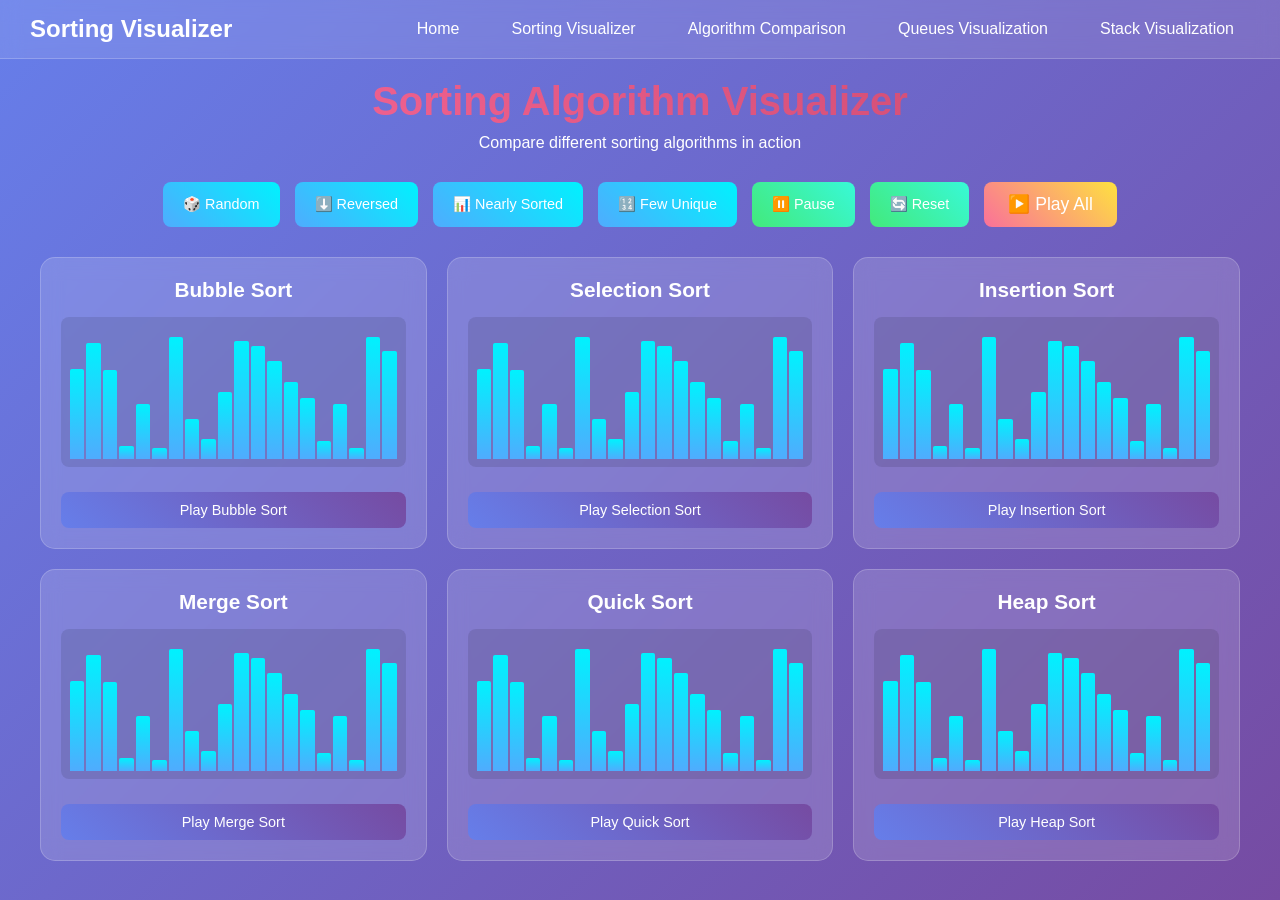
==== index.html @ 950ce2dd "Add files via upload" ====
<!DOCTYPE html>
<html lang="en">
<head>
    <meta charset="UTF-8">
    <title>Algorithm Visualizer</title>
    <meta name="viewport" content="width=device-width, initial-scale=1.0">
    <style>
        * {
            margin: 0;
            padding: 0;
            box-sizing: border-box;
        }

        body {
            font-family: 'Arial', sans-serif;
            background: linear-gradient(135deg, #667eea 0%, #764ba2 100%);
            color: white;
            min-height: 100vh;
            overflow-x: hidden;
        }

        /* Navigation Header */
        .nav-header {
            display: flex;
            justify-content: space-between;
            align-items: center;
            padding: 15px 30px;
            background: rgba(255, 255, 255, 0.1);
            backdrop-filter: blur(10px);
            border-bottom: 1px solid rgba(255, 255, 255, 0.2);
            margin-bottom: 20px;
        }

        .logo {
            font-size: 1.5em;
            font-weight: bold;
            color: white;
            text-decoration: none;
        }

        .nav-menu {
            display: flex;
            gap: 20px;
            list-style: none;
        }

        .nav-menu li a {
            color: white;
            text-decoration: none;
            padding: 8px 16px;
            border-radius: 8px;
            transition: all 0.3s ease;
            cursor: pointer;
        }

        .nav-menu li a:hover {
            background: rgba(255, 255, 255, 0.2);
        }

        .menu-toggle {
            display: none;
            background: none;
            border: none;
            color: white;
            font-size: 1.5em;
            cursor: pointer;
        }

        /* Main Visualizer Page */
        .header {
            text-align: center;
            margin-bottom: 30px;
        }

        .header h1 {
            font-size: 2.5rem;
            background: linear-gradient(45deg, #ff6b9d, #c44569);
            -webkit-background-clip: text;
            -webkit-text-fill-color: transparent;
            background-clip: text;
            margin-bottom: 10px;
        }

        .controls {
            display: flex;
            justify-content: center;
            gap: 15px;
            margin-bottom: 30px;
            flex-wrap: wrap;
        }

        button {
            padding: 10px 20px;
            border: none;
            border-radius: 8px;
            cursor: pointer;
            font-size: 0.9rem;
            font-weight: 500;
            transition: all 0.3s ease;
            color: white;
        }

        .data-btn {
            background: linear-gradient(45deg, #4facfe, #00f2fe);
        }

        .control-btn {
            background: linear-gradient(45deg, #43e97b, #38f9d7);
        }

        .play-all-btn {
            background: linear-gradient(45deg, #fa709a, #fee140);
            font-size: 1.1rem;
            padding: 12px 24px;
        }

        button:hover {
            transform: translateY(-2px);
            box-shadow: 0 8px 25px rgba(0, 0, 0, 0.3);
        }

        .algorithms-grid {
            display: grid;
            grid-template-columns: repeat(auto-fit, minmax(300px, 1fr));
            gap: 20px;
            max-width: 1200px;
            margin: 0 auto;
        }

        .algorithm-card {
            background: rgba(255, 255, 255, 0.15);
            border-radius: 15px;
            padding: 20px;
            backdrop-filter: blur(10px);
            border: 1px solid rgba(255, 255, 255, 0.2);
            transition: transform 0.3s ease;
        }

        .algorithm-card:hover {
            transform: translateY(-5px);
        }

        .algorithm-title {
            text-align: center;
            font-size: 1.3rem;
            margin-bottom: 15px;
        }

        .bars-container {
            height: 150px;
            display: flex;
            align-items: flex-end;
            justify-content: center;
            background: rgba(0, 0, 0, 0.1);
            border-radius: 8px;
            padding: 8px;
            margin-bottom: 15px;
        }

        .bar {
            flex: 1;
            background: linear-gradient(to top, #4facfe, #00f2fe);
            margin: 0 1px;
            border-radius: 2px 2px 0 0;
            min-height: 5px;
            transition: all 0.3s ease;
        }

        .bar.comparing {
            background: linear-gradient(to top, #ff6b9d, #c44569) !important;
            transform: scale(1.1);
        }

        .bar.swapping {
            background: linear-gradient(to top, #fa709a, #fee140) !important;
            transform: scale(1.15);
        }

        .bar.sorted {
            background: linear-gradient(to top, #43e97b, #38f9d7) !important;
        }

        .play-btn {
            width: 100%;
            background: linear-gradient(45deg, #667eea, #764ba2);
            margin-top: 10px;
        }

        .play-btn:disabled {
            opacity: 0.6;
            cursor: not-allowed;
            transform: none;
        }

        @media (max-width: 768px) {
            .nav-menu {
                display: none;
                position: absolute;
                top: 100%;
                left: 0;
                width: 100%;
                background: rgba(0, 0, 0, 0.9);
                backdrop-filter: blur(10px);
                flex-direction: column;
                padding: 20px;
            }

            .nav-menu.active {
                display: flex;
            }

            .menu-toggle {
                display: block;
            }
            
            .algorithms-grid {
                grid-template-columns: 1fr;
            }
            
            .controls {
                flex-direction: column;
                align-items: center;
            }
        }
    </style>
</head>
<body>
    <!-- Navigation Header -->
    <nav class="nav-header">
        <a href="#" class="logo">Sorting Visualizer</a>
        <ul class="nav-menu" id="nav-menu">
            <li><a href="intro.html">Home</a></li>
            <li><a href="Sorting/sorting.html">Sorting Visualizer</a></li>
            <li><a href="Sorting/compare/index.html">Algorithm Comparison</a></li>
            <li><a href="Sorting/queue.html">Queues Visualization</a></li>
            <li><a href="Sorting/stack.html">Stack Visualization</a></li>
        </ul>
        <button class="menu-toggle" id="menu-toggle">☰</button>
    </nav>

    <div class="header">
        <h1>Sorting Algorithm Visualizer</h1>
        <p>Compare different sorting algorithms in action</p>
    </div>

    <div class="controls">
        <button class="data-btn" onclick="generateArray('random')">🎲 Random</button>
        <button class="data-btn" onclick="generateArray('reversed')">⬇️ Reversed</button>
        <button class="data-btn" onclick="generateArray('nearly')">📊 Nearly Sorted</button>
        <button class="data-btn" onclick="generateArray('few-unique')">🔢 Few Unique</button>
        <button class="control-btn" id="pause-btn" onclick="togglePause()">⏸️ Pause</button>
        <button class="control-btn" onclick="resetAll()">🔄 Reset</button>
        <button class="play-all-btn" onclick="playAll()">▶️ Play All</button>
    </div>

    <div class="algorithms-grid">
        <div class="algorithm-card">
            <h3 class="algorithm-title">Bubble Sort</h3>
            <div class="bars-container" id="bubble-bars"></div>
            <button class="play-btn" onclick="startSort('bubble')">Play Bubble Sort</button>
        </div>

        <div class="algorithm-card">
            <h3 class="algorithm-title">Selection Sort</h3>
            <div class="bars-container" id="selection-bars"></div>
            <button class="play-btn" onclick="startSort('selection')">Play Selection Sort</button>
        </div>

        <div class="algorithm-card">
            <h3 class="algorithm-title">Insertion Sort</h3>
            <div class="bars-container" id="insertion-bars"></div>
            <button class="play-btn" onclick="startSort('insertion')">Play Insertion Sort</button>
        </div>

        <div class="algorithm-card">
            <h3 class="algorithm-title">Merge Sort</h3>
            <div class="bars-container" id="merge-bars"></div>
            <button class="play-btn" onclick="startSort('merge')">Play Merge Sort</button>
        </div>

        <div class="algorithm-card">
            <h3 class="algorithm-title">Quick Sort</h3>
            <div class="bars-container" id="quick-bars"></div>
            <button class="play-btn" onclick="startSort('quick')">Play Quick Sort</button>
        </div>

        <div class="algorithm-card">
            <h3 class="algorithm-title">Heap Sort</h3>
            <div class="bars-container" id="heap-bars"></div>
            <button class="play-btn" onclick="startSort('heap')">Play Heap Sort</button>
        </div>
    </div>

    <script>
        const arraySize = 20;
        const speed = 100;
        let arrays = {};
        let bars = {};
        let isRunning = false;
        let isPaused = false;

        const algorithms = ['bubble', 'selection', 'insertion', 'merge', 'quick', 'heap'];

        document.addEventListener('DOMContentLoaded', function() {
            initialize();
            setupEventListeners();
        });

        function setupEventListeners() {
            // Menu toggle
            document.getElementById('menu-toggle').addEventListener('click', function() {
                const navMenu = document.getElementById('nav-menu');
                navMenu.classList.toggle('active');
            });
        }

        function initialize() {
            algorithms.forEach(algo => {
                arrays[algo] = [];
                bars[algo] = [];
            });
            generateArray('random');
        }

        function generateArray(type) {
            let newArray = [];
            
            switch(type) {
                case 'random':
                    for (let i = 0; i < arraySize; i++) {
                        newArray.push(Math.floor(Math.random() * 120) + 10);
                    }
                    break;
                case 'reversed':
                    for (let i = 0; i < arraySize; i++) {
                        newArray.push(130 - (i * 5));
                    }
                    break;
                case 'nearly':
                    for (let i = 0; i < arraySize; i++) {
                        newArray.push(i * 6 + 10);
                    }
                    // Shuffle a few elements
                    for (let i = 0; i < 3; i++) {
                        const idx1 = Math.floor(Math.random() * arraySize);
                        const idx2 = Math.floor(Math.random() * arraySize);
                        [newArray[idx1], newArray[idx2]] = [newArray[idx2], newArray[idx1]];
                    }
                    break;
                case 'few-unique':
                    const uniqueValues = [20, 50, 80, 110];
                    for (let i = 0; i < arraySize; i++) {
                        newArray.push(uniqueValues[Math.floor(Math.random() * uniqueValues.length)]);
                    }
                    break;
            }

            algorithms.forEach(algo => {
                arrays[algo] = [...newArray];
                renderBars(algo);
            });
        }

        function renderBars(algo) {
            const container = document.getElementById(`${algo}-bars`);
            container.innerHTML = '';
            bars[algo] = [];

            arrays[algo].forEach((value, index) => {
                const bar = document.createElement('div');
                bar.className = 'bar';
                bar.style.height = `${(value / 140) * 100}%`;
                container.appendChild(bar);
                bars[algo].push(bar);
            });
        }

        function resetAll() {
            algorithms.forEach(algo => {
                bars[algo].forEach(bar => {
                    bar.classList.remove('comparing', 'swapping', 'sorted');
                });
            });
            generateArray('random');
            isRunning = false;
            isPaused = false;
            document.getElementById('pause-btn').textContent = '⏸️ Pause';
        }

        function togglePause() {
            isPaused = !isPaused;
            document.getElementById('pause-btn').textContent = isPaused ? '▶️ Resume' : '⏸️ Pause';
        }

        async function playAll() {
            if (isRunning) return;
            
            const promises = algorithms.map(algo => startSort(algo, false));
            await Promise.all(promises);
        }

        async function startSort(algo, standalone = true) {
            if (isRunning && standalone) return;
            
            if (standalone) isRunning = true;

            switch(algo) {
                case 'bubble': await bubbleSort(algo); break;
                case 'selection': await selectionSort(algo); break;
                case 'insertion': await insertionSort(algo); break;
                case 'merge': await mergeSort(algo); break;
                case 'quick': await quickSort(algo); break;
                case 'heap': await heapSort(algo); break;
            }

            bars[algo].forEach(bar => bar.classList.add('sorted'));
            
            if (standalone) isRunning = false;
        }

        async function swap(algo, i, j) {
            if (isPaused) return;
            
            [arrays[algo][i], arrays[algo][j]] = [arrays[algo][j], arrays[algo][i]];
            
            bars[algo][i].classList.add('swapping');
            bars[algo][j].classList.add('swapping');
            
            bars[algo][i].style.height = `${(arrays[algo][i] / 140) * 100}%`;
            bars[algo][j].style.height = `${(arrays[algo][j] / 140) * 100}%`;
            
            await new Promise(resolve => setTimeout(resolve, speed));
            
            bars[algo][i].classList.remove('swapping');
            bars[algo][j].classList.remove('swapping');
        }

        async function compare(algo, i, j) {
            if (isPaused) return;
            
            bars[algo][i].classList.add('comparing');
            bars[algo][j].classList.add('comparing');
            
            await new Promise(resolve => setTimeout(resolve, speed / 2));
            
            bars[algo][i].classList.remove('comparing');
            bars[algo][j].classList.remove('comparing');
        }

        async function bubbleSort(algo) {
            const arr = arrays[algo];
            for (let i = 0; i < arr.length - 1; i++) {
                for (let j = 0; j < arr.length - i - 1; j++) {
                    await compare(algo, j, j + 1);
                    if (arr[j] > arr[j + 1]) {
                        await swap(algo, j, j + 1);
                    }
                }
            }
        }

        async function selectionSort(algo) {
            const arr = arrays[algo];
            for (let i = 0; i < arr.length - 1; i++) {
                let minIdx = i;
                for (let j = i + 1; j < arr.length; j++) {
                    await compare(algo, j, minIdx);
                    if (arr[j] < arr[minIdx]) {
                        minIdx = j;
                    }
                }
                if (minIdx !== i) {
                    await swap(algo, i, minIdx);
                }
            }
        }

        async function insertionSort(algo) {
            const arr = arrays[algo];
            for (let i = 1; i < arr.length; i++) {
                let j = i;
                while (j > 0) {
                    await compare(algo, j, j - 1);
                    if (arr[j] < arr[j - 1]) {
                        await swap(algo, j, j - 1);
                        j--;
                    } else break;
                }
            }
        }

        async function mergeSort(algo) {
            async function merge(l, m, r) {
                const n1 = m - l + 1;
                const n2 = r - m;
                const L = arrays[algo].slice(l, m + 1);
                const R = arrays[algo].slice(m + 1, r + 1);

                let i = 0, j = 0, k = l;

                while (i < n1 && j < n2) {
                    bars[algo][k].classList.add('comparing');
                    
                    if (L[i] <= R[j]) {
                        arrays[algo][k] = L[i++];
                    } else {
                        arrays[algo][k] = R[j++];
                    }
                    
                    bars[algo][k].style.height = `${(arrays[algo][k] / 140) * 100}%`;
                    await new Promise(resolve => setTimeout(resolve, speed));
                    bars[algo][k].classList.remove('comparing');
                    k++;
                }

                while (i < n1) {
                    arrays[algo][k] = L[i++];
                    bars[algo][k].style.height = `${(arrays[algo][k] / 140) * 100}%`;
                    k++;
                }

                while (j < n2) {
                    arrays[algo][k] = R[j++];
                    bars[algo][k].style.height = `${(arrays[algo][k] / 140) * 100}%`;
                    k++;
                }
            }

            async function sort(l, r) {
                if (l >= r) return;
                const m = l + Math.floor((r - l) / 2);
                await sort(l, m);
                await sort(m + 1, r);
                await merge(l, m, r);
            }

            await sort(0, arrays[algo].length - 1);
        }

        async function quickSort(algo) {
            async function partition(low, high) {
                const pivot = arrays[algo][high];
                let i = low - 1;

                for (let j = low; j < high; j++) {
                    await compare(algo, j, high);
                    if (arrays[algo][j] < pivot) {
                        i++;
                        await swap(algo, i, j);
                    }
                }
                await swap(algo, i + 1, high);
                return i + 1;
            }

            async function sort(low, high) {
                if (low < high) {
                    const pi = await partition(low, high);
                    await sort(low, pi - 1);
                    await sort(pi + 1, high);
                }
            }

            await sort(0, arrays[algo].length - 1);
        }

        async function heapSort(algo) {
            async function heapify(n, i) {
                let largest = i;
                let left = 2 * i + 1;
                let right = 2 * i + 2;

                if (left < n) {
                    await compare(algo, left, largest);
                    if (arrays[algo][left] > arrays[algo][largest]) {
                        largest = left;
                    }
                }

                if (right < n) {
                    await compare(algo, right, largest);
                    if (arrays[algo][right] > arrays[algo][largest]) {
                        largest = right;
                    }
                }

                if (largest !== i) {
                    await swap(algo, i, largest);
                    await heapify(n, largest);
                }
            }

            const n = arrays[algo].length;

            // Build max heap
            for (let i = Math.floor(n / 2) - 1; i >= 0; i--) {
                await heapify(n, i);
            }

            // Extract elements from heap
            for (let i = n - 1; i > 0; i--) {
                await swap(algo, 0, i);
                await heapify(i, 0);
            }
        }
    </script>
</body>
</html>
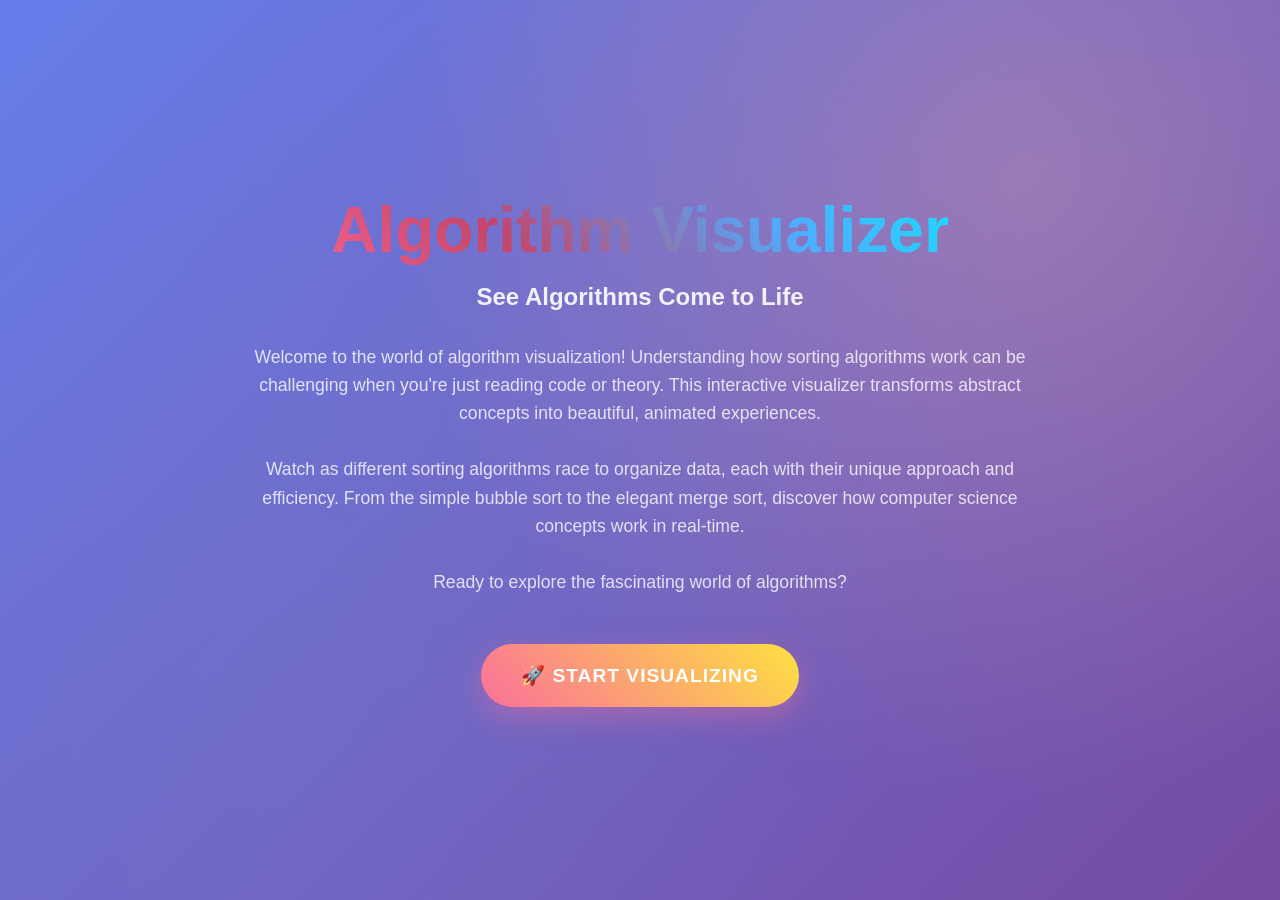
==== commit afff0de2: "Update and rename intro.html to index.html" ====
--- a/index.html
+++ b/index.html
@@ -2,7 +2,7 @@
 <html lang="en">
 <head>
     <meta charset="UTF-8">
-    <title>Algorithm Visualizer</title>
+    <title>Algorithm Visualizer - Introduction</title>
     <meta name="viewport" content="width=device-width, initial-scale=1.0">
     <style>
         * {
@@ -19,590 +19,113 @@
             overflow-x: hidden;
         }
 
-        /* Navigation Header */
-        .nav-header {
+        .intro-page {
             display: flex;
-            justify-content: space-between;
+            flex-direction: column;
+            justify-content: center;
             align-items: center;
-            padding: 15px 30px;
-            background: rgba(255, 255, 255, 0.1);
-            backdrop-filter: blur(10px);
-            border-bottom: 1px solid rgba(255, 255, 255, 0.2);
-            margin-bottom: 20px;
+            min-height: 100vh;
+            text-align: center;
+            padding: 20px;
+            position: relative;
         }
 
-        .logo {
-            font-size: 1.5em;
-            font-weight: bold;
-            color: white;
-            text-decoration: none;
+        .intro-page::before {
+            content: '';
+            position: absolute;
+            top: 0;
+            left: 0;
+            right: 0;
+            bottom: 0;
+            background: radial-gradient(circle at 20% 80%, rgba(120, 119, 198, 0.3) 0%, transparent 50%),
+                        radial-gradient(circle at 80% 20%, rgba(255, 177, 153, 0.3) 0%, transparent 50%),
+                        radial-gradient(circle at 40% 40%, rgba(120, 119, 198, 0.2) 0%, transparent 50%);
+            animation: float 6s ease-in-out infinite;
         }
 
-        .nav-menu {
-            display: flex;
-            gap: 20px;
-            list-style: none;
+        @keyframes float {
+            0%, 100% { transform: translateY(0px); }
+            50% { transform: translateY(-20px); }
         }
 
-        .nav-menu li a {
-            color: white;
-            text-decoration: none;
-            padding: 8px 16px;
-            border-radius: 8px;
-            transition: all 0.3s ease;
-            cursor: pointer;
+        .intro-content {
+            position: relative;
+            z-index: 2;
+            max-width: 800px;
         }
 
-        .nav-menu li a:hover {
-            background: rgba(255, 255, 255, 0.2);
-        }
-
-        .menu-toggle {
-            display: none;
-            background: none;
-            border: none;
-            color: white;
-            font-size: 1.5em;
-            cursor: pointer;
-        }
-
-        /* Main Visualizer Page */
-        .header {
-            text-align: center;
-            margin-bottom: 30px;
-        }
-
-        .header h1 {
-            font-size: 2.5rem;
-            background: linear-gradient(45deg, #ff6b9d, #c44569);
+        .intro-title {
+            font-size: 4rem;
+            font-weight: bold;
+            margin-bottom: 1rem;
+            background: linear-gradient(45deg, #ff6b9d, #c44569, #4facfe, #00f2fe);
             -webkit-background-clip: text;
             -webkit-text-fill-color: transparent;
             background-clip: text;
-            margin-bottom: 10px;
+            animation: glow 2s ease-in-out infinite alternate;
         }
 
-        .controls {
-            display: flex;
-            justify-content: center;
-            gap: 15px;
-            margin-bottom: 30px;
-            flex-wrap: wrap;
+        @keyframes glow {
+            from { filter: drop-shadow(0 0 20px rgba(255, 107, 157, 0.5)); }
+            to { filter: drop-shadow(0 0 30px rgba(79, 172, 254, 0.8)); }
         }
 
-        button {
-            padding: 10px 20px;
-            border: none;
-            border-radius: 8px;
-            cursor: pointer;
-            font-size: 0.9rem;
-            font-weight: 500;
-            transition: all 0.3s ease;
-            color: white;
+        .intro-subtitle {
+            font-size: 1.5rem;
+            margin-bottom: 2rem;
+            opacity: 0.9;
         }
 
-        .data-btn {
-            background: linear-gradient(45deg, #4facfe, #00f2fe);
+        .intro-description {
+            font-size: 1.1rem;
+            line-height: 1.6;
+            margin-bottom: 3rem;
+            opacity: 0.8;
         }
 
-        .control-btn {
-            background: linear-gradient(45deg, #43e97b, #38f9d7);
+        .enter-btn {
+            background: linear-gradient(45deg, #fa709a, #fee140);
+            color: white;
+            border: none;
+            padding: 20px 40px;
+            font-size: 1.2rem;
+            border-radius: 50px;
+            cursor: pointer;
+            transition: all 0.4s ease;
+            text-transform: uppercase;
+            letter-spacing: 1px;
+            font-weight: bold;
+            box-shadow: 0 10px 30px rgba(250, 112, 154, 0.4);
         }
 
-        .play-all-btn {
-            background: linear-gradient(45deg, #fa709a, #fee140);
-            font-size: 1.1rem;
-            padding: 12px 24px;
-        }
-
-        button:hover {
-            transform: translateY(-2px);
-            box-shadow: 0 8px 25px rgba(0, 0, 0, 0.3);
-        }
-
-        .algorithms-grid {
-            display: grid;
-            grid-template-columns: repeat(auto-fit, minmax(300px, 1fr));
-            gap: 20px;
-            max-width: 1200px;
-            margin: 0 auto;
-        }
-
-        .algorithm-card {
-            background: rgba(255, 255, 255, 0.15);
-            border-radius: 15px;
-            padding: 20px;
-            backdrop-filter: blur(10px);
-            border: 1px solid rgba(255, 255, 255, 0.2);
-            transition: transform 0.3s ease;
-        }
-
-        .algorithm-card:hover {
-            transform: translateY(-5px);
-        }
-
-        .algorithm-title {
-            text-align: center;
-            font-size: 1.3rem;
-            margin-bottom: 15px;
-        }
-
-        .bars-container {
-            height: 150px;
-            display: flex;
-            align-items: flex-end;
-            justify-content: center;
-            background: rgba(0, 0, 0, 0.1);
-            border-radius: 8px;
-            padding: 8px;
-            margin-bottom: 15px;
-        }
-
-        .bar {
-            flex: 1;
-            background: linear-gradient(to top, #4facfe, #00f2fe);
-            margin: 0 1px;
-            border-radius: 2px 2px 0 0;
-            min-height: 5px;
-            transition: all 0.3s ease;
-        }
-
-        .bar.comparing {
-            background: linear-gradient(to top, #ff6b9d, #c44569) !important;
-            transform: scale(1.1);
-        }
-
-        .bar.swapping {
-            background: linear-gradient(to top, #fa709a, #fee140) !important;
-            transform: scale(1.15);
-        }
-
-        .bar.sorted {
-            background: linear-gradient(to top, #43e97b, #38f9d7) !important;
-        }
-
-        .play-btn {
-            width: 100%;
-            background: linear-gradient(45deg, #667eea, #764ba2);
-            margin-top: 10px;
-        }
-
-        .play-btn:disabled {
-            opacity: 0.6;
-            cursor: not-allowed;
-            transform: none;
+        .enter-btn:hover {
+            transform: translateY(-5px) scale(1.05);
+            box-shadow: 0 20px 40px rgba(250, 112, 154, 0.6);
         }
 
         @media (max-width: 768px) {
-            .nav-menu {
-                display: none;
-                position: absolute;
-                top: 100%;
-                left: 0;
-                width: 100%;
-                background: rgba(0, 0, 0, 0.9);
-                backdrop-filter: blur(10px);
-                flex-direction: column;
-                padding: 20px;
-            }
-
-            .nav-menu.active {
-                display: flex;
-            }
-
-            .menu-toggle {
-                display: block;
-            }
-            
-            .algorithms-grid {
-                grid-template-columns: 1fr;
-            }
-            
-            .controls {
-                flex-direction: column;
-                align-items: center;
+            .intro-title {
+                font-size: 2.5rem;
             }
         }
     </style>
 </head>
 <body>
-    <!-- Navigation Header -->
-    <nav class="nav-header">
-        <a href="#" class="logo">Sorting Visualizer</a>
-        <ul class="nav-menu" id="nav-menu">
-            <li><a href="intro.html">Home</a></li>
-            <li><a href="Sorting/sorting.html">Sorting Visualizer</a></li>
-            <li><a href="Sorting/compare/index.html">Algorithm Comparison</a></li>
-            <li><a href="Sorting/queue.html">Queues Visualization</a></li>
-            <li><a href="Sorting/stack.html">Stack Visualization</a></li>
-        </ul>
-        <button class="menu-toggle" id="menu-toggle">☰</button>
-    </nav>
-
-    <div class="header">
-        <h1>Sorting Algorithm Visualizer</h1>
-        <p>Compare different sorting algorithms in action</p>
-    </div>
-
-    <div class="controls">
-        <button class="data-btn" onclick="generateArray('random')">🎲 Random</button>
-        <button class="data-btn" onclick="generateArray('reversed')">⬇️ Reversed</button>
-        <button class="data-btn" onclick="generateArray('nearly')">📊 Nearly Sorted</button>
-        <button class="data-btn" onclick="generateArray('few-unique')">🔢 Few Unique</button>
-        <button class="control-btn" id="pause-btn" onclick="togglePause()">⏸️ Pause</button>
-        <button class="control-btn" onclick="resetAll()">🔄 Reset</button>
-        <button class="play-all-btn" onclick="playAll()">▶️ Play All</button>
-    </div>
-
-    <div class="algorithms-grid">
-        <div class="algorithm-card">
-            <h3 class="algorithm-title">Bubble Sort</h3>
-            <div class="bars-container" id="bubble-bars"></div>
-            <button class="play-btn" onclick="startSort('bubble')">Play Bubble Sort</button>
-        </div>
-
-        <div class="algorithm-card">
-            <h3 class="algorithm-title">Selection Sort</h3>
-            <div class="bars-container" id="selection-bars"></div>
-            <button class="play-btn" onclick="startSort('selection')">Play Selection Sort</button>
-        </div>
-
-        <div class="algorithm-card">
-            <h3 class="algorithm-title">Insertion Sort</h3>
-            <div class="bars-container" id="insertion-bars"></div>
-            <button class="play-btn" onclick="startSort('insertion')">Play Insertion Sort</button>
-        </div>
-
-        <div class="algorithm-card">
-            <h3 class="algorithm-title">Merge Sort</h3>
-            <div class="bars-container" id="merge-bars"></div>
-            <button class="play-btn" onclick="startSort('merge')">Play Merge Sort</button>
-        </div>
-
-        <div class="algorithm-card">
-            <h3 class="algorithm-title">Quick Sort</h3>
-            <div class="bars-container" id="quick-bars"></div>
-            <button class="play-btn" onclick="startSort('quick')">Play Quick Sort</button>
-        </div>
-
-        <div class="algorithm-card">
-            <h3 class="algorithm-title">Heap Sort</h3>
-            <div class="bars-container" id="heap-bars"></div>
-            <button class="play-btn" onclick="startSort('heap')">Play Heap Sort</button>
+    <div class="intro-page">
+        <div class="intro-content">
+            <h1 class="intro-title">Algorithm Visualizer</h1>
+            <h2 class="intro-subtitle">See Algorithms Come to Life</h2>
+            <p class="intro-description">
+                Welcome to the world of algorithm visualization! Understanding how sorting algorithms work can be challenging when you're just reading code or theory. This interactive visualizer transforms abstract concepts into beautiful, animated experiences.
+                <br><br>
+                Watch as different sorting algorithms race to organize data, each with their unique approach and efficiency. From the simple bubble sort to the elegant merge sort, discover how computer science concepts work in real-time.
+                <br><br>
+                Ready to explore the fascinating world of algorithms?
+            </p>
+            <button class="enter-btn" onclick="window.location.href='home.html'">
+                🚀 Start Visualizing
+            </button>
         </div>
     </div>
-
-    <script>
-        const arraySize = 20;
-        const speed = 100;
-        let arrays = {};
-        let bars = {};
-        let isRunning = false;
-        let isPaused = false;
-
-        const algorithms = ['bubble', 'selection', 'insertion', 'merge', 'quick', 'heap'];
-
-        document.addEventListener('DOMContentLoaded', function() {
-            initialize();
-            setupEventListeners();
-        });
-
-        function setupEventListeners() {
-            // Menu toggle
-            document.getElementById('menu-toggle').addEventListener('click', function() {
-                const navMenu = document.getElementById('nav-menu');
-                navMenu.classList.toggle('active');
-            });
-        }
-
-        function initialize() {
-            algorithms.forEach(algo => {
-                arrays[algo] = [];
-                bars[algo] = [];
-            });
-            generateArray('random');
-        }
-
-        function generateArray(type) {
-            let newArray = [];
-            
-            switch(type) {
-                case 'random':
-                    for (let i = 0; i < arraySize; i++) {
-                        newArray.push(Math.floor(Math.random() * 120) + 10);
-                    }
-                    break;
-                case 'reversed':
-                    for (let i = 0; i < arraySize; i++) {
-                        newArray.push(130 - (i * 5));
-                    }
-                    break;
-                case 'nearly':
-                    for (let i = 0; i < arraySize; i++) {
-                        newArray.push(i * 6 + 10);
-                    }
-                    // Shuffle a few elements
-                    for (let i = 0; i < 3; i++) {
-                        const idx1 = Math.floor(Math.random() * arraySize);
-                        const idx2 = Math.floor(Math.random() * arraySize);
-                        [newArray[idx1], newArray[idx2]] = [newArray[idx2], newArray[idx1]];
-                    }
-                    break;
-                case 'few-unique':
-                    const uniqueValues = [20, 50, 80, 110];
-                    for (let i = 0; i < arraySize; i++) {
-                        newArray.push(uniqueValues[Math.floor(Math.random() * uniqueValues.length)]);
-                    }
-                    break;
-            }
-
-            algorithms.forEach(algo => {
-                arrays[algo] = [...newArray];
-                renderBars(algo);
-            });
-        }
-
-        function renderBars(algo) {
-            const container = document.getElementById(`${algo}-bars`);
-            container.innerHTML = '';
-            bars[algo] = [];
-
-            arrays[algo].forEach((value, index) => {
-                const bar = document.createElement('div');
-                bar.className = 'bar';
-                bar.style.height = `${(value / 140) * 100}%`;
-                container.appendChild(bar);
-                bars[algo].push(bar);
-            });
-        }
-
-        function resetAll() {
-            algorithms.forEach(algo => {
-                bars[algo].forEach(bar => {
-                    bar.classList.remove('comparing', 'swapping', 'sorted');
-                });
-            });
-            generateArray('random');
-            isRunning = false;
-            isPaused = false;
-            document.getElementById('pause-btn').textContent = '⏸️ Pause';
-        }
-
-        function togglePause() {
-            isPaused = !isPaused;
-            document.getElementById('pause-btn').textContent = isPaused ? '▶️ Resume' : '⏸️ Pause';
-        }
-
-        async function playAll() {
-            if (isRunning) return;
-            
-            const promises = algorithms.map(algo => startSort(algo, false));
-            await Promise.all(promises);
-        }
-
-        async function startSort(algo, standalone = true) {
-            if (isRunning && standalone) return;
-            
-            if (standalone) isRunning = true;
-
-            switch(algo) {
-                case 'bubble': await bubbleSort(algo); break;
-                case 'selection': await selectionSort(algo); break;
-                case 'insertion': await insertionSort(algo); break;
-                case 'merge': await mergeSort(algo); break;
-                case 'quick': await quickSort(algo); break;
-                case 'heap': await heapSort(algo); break;
-            }
-
-            bars[algo].forEach(bar => bar.classList.add('sorted'));
-            
-            if (standalone) isRunning = false;
-        }
-
-        async function swap(algo, i, j) {
-            if (isPaused) return;
-            
-            [arrays[algo][i], arrays[algo][j]] = [arrays[algo][j], arrays[algo][i]];
-            
-            bars[algo][i].classList.add('swapping');
-            bars[algo][j].classList.add('swapping');
-            
-            bars[algo][i].style.height = `${(arrays[algo][i] / 140) * 100}%`;
-            bars[algo][j].style.height = `${(arrays[algo][j] / 140) * 100}%`;
-            
-            await new Promise(resolve => setTimeout(resolve, speed));
-            
-            bars[algo][i].classList.remove('swapping');
-            bars[algo][j].classList.remove('swapping');
-        }
-
-        async function compare(algo, i, j) {
-            if (isPaused) return;
-            
-            bars[algo][i].classList.add('comparing');
-            bars[algo][j].classList.add('comparing');
-            
-            await new Promise(resolve => setTimeout(resolve, speed / 2));
-            
-            bars[algo][i].classList.remove('comparing');
-            bars[algo][j].classList.remove('comparing');
-        }
-
-        async function bubbleSort(algo) {
-            const arr = arrays[algo];
-            for (let i = 0; i < arr.length - 1; i++) {
-                for (let j = 0; j < arr.length - i - 1; j++) {
-                    await compare(algo, j, j + 1);
-                    if (arr[j] > arr[j + 1]) {
-                        await swap(algo, j, j + 1);
-                    }
-                }
-            }
-        }
-
-        async function selectionSort(algo) {
-            const arr = arrays[algo];
-            for (let i = 0; i < arr.length - 1; i++) {
-                let minIdx = i;
-                for (let j = i + 1; j < arr.length; j++) {
-                    await compare(algo, j, minIdx);
-                    if (arr[j] < arr[minIdx]) {
-                        minIdx = j;
-                    }
-                }
-                if (minIdx !== i) {
-                    await swap(algo, i, minIdx);
-                }
-            }
-        }
-
-        async function insertionSort(algo) {
-            const arr = arrays[algo];
-            for (let i = 1; i < arr.length; i++) {
-                let j = i;
-                while (j > 0) {
-                    await compare(algo, j, j - 1);
-                    if (arr[j] < arr[j - 1]) {
-                        await swap(algo, j, j - 1);
-                        j--;
-                    } else break;
-                }
-            }
-        }
-
-        async function mergeSort(algo) {
-            async function merge(l, m, r) {
-                const n1 = m - l + 1;
-                const n2 = r - m;
-                const L = arrays[algo].slice(l, m + 1);
-                const R = arrays[algo].slice(m + 1, r + 1);
-
-                let i = 0, j = 0, k = l;
-
-                while (i < n1 && j < n2) {
-                    bars[algo][k].classList.add('comparing');
-                    
-                    if (L[i] <= R[j]) {
-                        arrays[algo][k] = L[i++];
-                    } else {
-                        arrays[algo][k] = R[j++];
-                    }
-                    
-                    bars[algo][k].style.height = `${(arrays[algo][k] / 140) * 100}%`;
-                    await new Promise(resolve => setTimeout(resolve, speed));
-                    bars[algo][k].classList.remove('comparing');
-                    k++;
-                }
-
-                while (i < n1) {
-                    arrays[algo][k] = L[i++];
-                    bars[algo][k].style.height = `${(arrays[algo][k] / 140) * 100}%`;
-                    k++;
-                }
-
-                while (j < n2) {
-                    arrays[algo][k] = R[j++];
-                    bars[algo][k].style.height = `${(arrays[algo][k] / 140) * 100}%`;
-                    k++;
-                }
-            }
-
-            async function sort(l, r) {
-                if (l >= r) return;
-                const m = l + Math.floor((r - l) / 2);
-                await sort(l, m);
-                await sort(m + 1, r);
-                await merge(l, m, r);
-            }
-
-            await sort(0, arrays[algo].length - 1);
-        }
-
-        async function quickSort(algo) {
-            async function partition(low, high) {
-                const pivot = arrays[algo][high];
-                let i = low - 1;
-
-                for (let j = low; j < high; j++) {
-                    await compare(algo, j, high);
-                    if (arrays[algo][j] < pivot) {
-                        i++;
-                        await swap(algo, i, j);
-                    }
-                }
-                await swap(algo, i + 1, high);
-                return i + 1;
-            }
-
-            async function sort(low, high) {
-                if (low < high) {
-                    const pi = await partition(low, high);
-                    await sort(low, pi - 1);
-                    await sort(pi + 1, high);
-                }
-            }
-
-            await sort(0, arrays[algo].length - 1);
-        }
-
-        async function heapSort(algo) {
-            async function heapify(n, i) {
-                let largest = i;
-                let left = 2 * i + 1;
-                let right = 2 * i + 2;
-
-                if (left < n) {
-                    await compare(algo, left, largest);
-                    if (arrays[algo][left] > arrays[algo][largest]) {
-                        largest = left;
-                    }
-                }
-
-                if (right < n) {
-                    await compare(algo, right, largest);
-                    if (arrays[algo][right] > arrays[algo][largest]) {
-                        largest = right;
-                    }
-                }
-
-                if (largest !== i) {
-                    await swap(algo, i, largest);
-                    await heapify(n, largest);
-                }
-            }
-
-            const n = arrays[algo].length;
-
-            // Build max heap
-            for (let i = Math.floor(n / 2) - 1; i >= 0; i--) {
-                await heapify(n, i);
-            }
-
-            // Extract elements from heap
-            for (let i = n - 1; i > 0; i--) {
-                await swap(algo, 0, i);
-                await heapify(i, 0);
-            }
-        }
-    </script>
 </body>
-</html>+</html>
